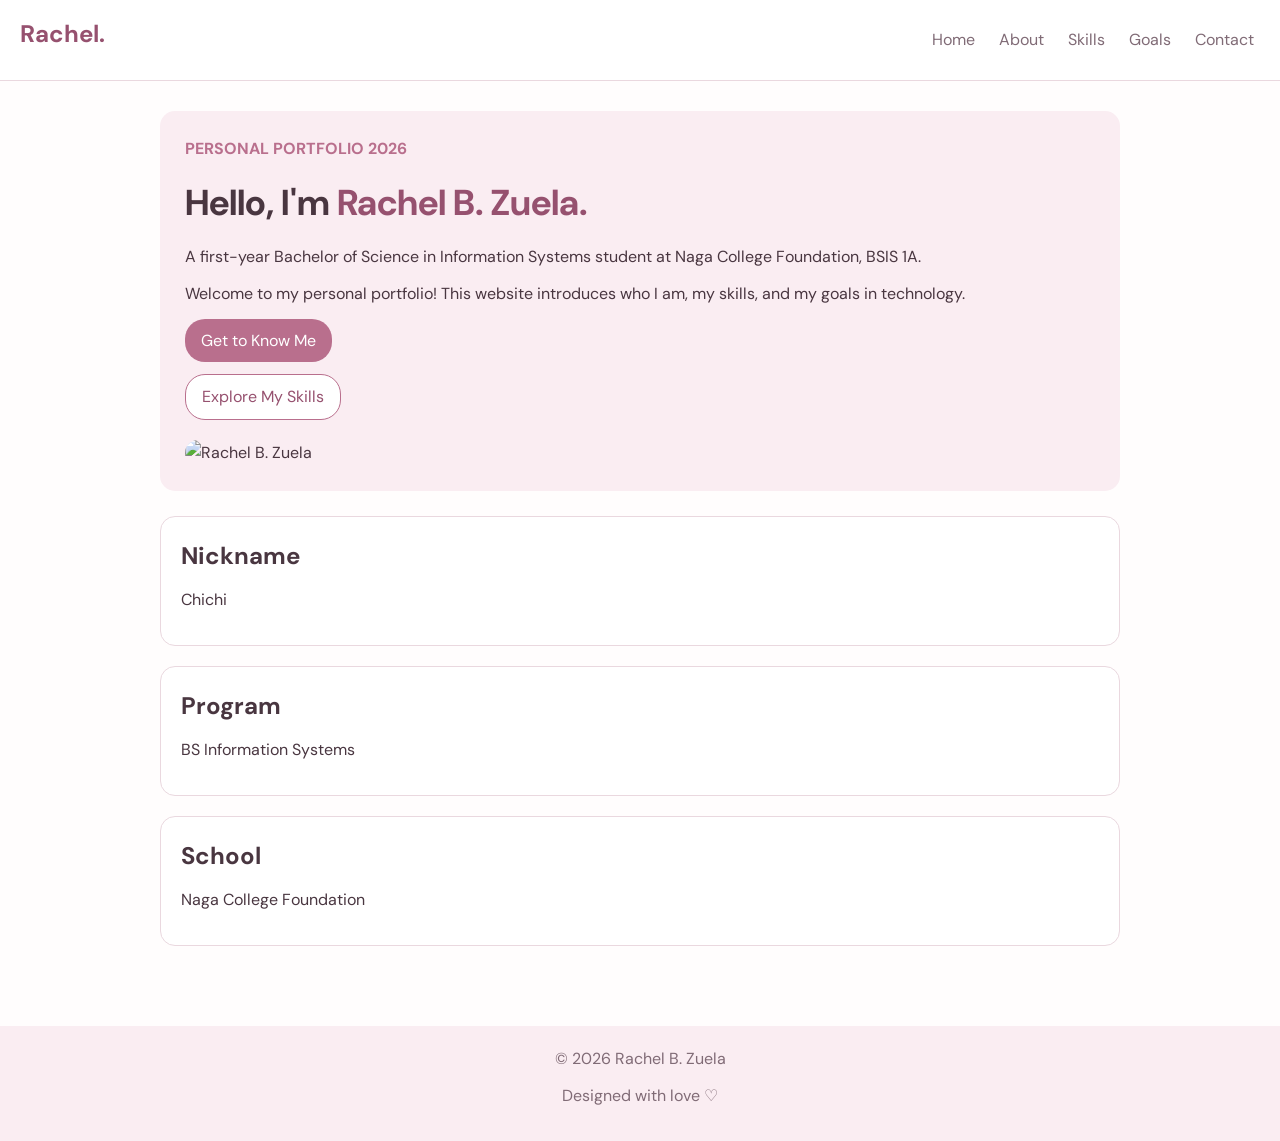
==== index.html @ 150df053 "Add files via upload" ====
<!DOCTYPE html>
<html>
<head>
    <title>Home | Rachel B. Zuela</title>
    <link rel="stylesheet" href="style.css">
</head>
<body>

<header>
    <h2>Rachel.</h2>
    <nav>
        <a href="index.html">Home</a>
        <a href="about.html">About</a>
        <a href="skills.html">Skills</a>
        <a href="goals.html">Goals</a>
        <a href="contact.html">Contact</a>
    </nav>
</header>

<main>
    <section class="home">
        <p class="eyebrow">PERSONAL PORTFOLIO 2026</p>
        <h1>Hello, I'm <span>Rachel B. Zuela.</span></h1>
        <p>A first-year Bachelor of Science in Information Systems student at Naga College Foundation, BSIS 1A.</p>
        <p>Welcome to my personal portfolio! This website introduces who I am, my skills, and my goals in technology.</p>
        <p><a class="button" href="about.html">Get to Know Me</a></p>
        <p><a class="button secondary" href="skills.html">Explore My Skills</a></p>
        <img src="2249.jpg" alt="Rachel B. Zuela" width="250">
    </section>

    <section class="card">
        <h2>Nickname</h2>
        <p>Chichi</p>
    </section>

    <section class="card">
        <h2>Program</h2>
        <p>BS Information Systems</p>
    </section>

    <section class="card">
        <h2>School</h2>
        <p>Naga College Foundation</p>
    </section>
</main>

<footer>
    <p>© 2026 Rachel B. Zuela</p>
    <p>Designed with love ♡</p>
</footer>

</body>
</html>
---- style.css ----
@import url('https://fonts.googleapis.com/css2?family=DM+Sans:wght@400;600;700&display=swap');

* {
    margin: 0;
    padding: 0;
    box-sizing: border-box;
}

body {
    font-family: 'DM Sans', Arial, sans-serif;
    background: #fffdfd;
    color: #493640;
    line-height: 1.6;
}

header {
    background: white;
    padding: 15px 20px;
    border-bottom: 1px solid #ead8df;
    display: flex;
    justify-content: space-between;
    align-items: center;
    flex-wrap: wrap;
    gap: 12px;
}

header h2 {
    color: #96516f;
}

nav {
    display: flex;
    gap: 12px;
    flex-wrap: wrap;
}

nav a {
    color: #806b76;
    text-decoration: none;
    padding: 6px;
}

nav a:hover {
    color: #b96f8d;
}

main {
    max-width: 1000px;
    margin: auto;
    padding: 30px 20px;
}

h1, h2, h3 {
    margin-bottom: 12px;
}

h1 {
    font-size: 36px;
}

h1 span {
    color: #96516f;
}

p {
    margin-bottom: 12px;
}

ul, ol {
    padding-left: 25px;
    margin-bottom: 12px;
}

li {
    margin-bottom: 6px;
}

.card {
    background: white;
    border: 1px solid #ead8df;
    border-radius: 15px;
    padding: 20px;
    margin: 20px 0;
}

.home {
    background: #faedf2;
    padding: 25px;
    border-radius: 15px;
    margin-bottom: 25px;
}

.home img {
    display: block;
    max-width: 100%;
    height: auto;
    border-radius: 15px;
    margin-top: 20px;
}

.eyebrow {
    color: #b96f8d;
    font-weight: bold;
}

.button {
    display: inline-block;
    background: #b96f8d;
    color: white;
    padding: 9px 16px;
    border-radius: 20px;
    text-decoration: none;
}

.button.secondary {
    background: white;
    color: #96516f;
    border: 1px solid #b96f8d;
}

.card img {
    max-width: 100%;
    height: auto;
    border-radius: 12px;
    margin: 8px;
}

footer {
    text-align: center;
    padding: 20px;
    background: #faedf2;
    color: #806b76;
    margin-top: 30px;
}

@media (max-width: 600px) {
    header {
        flex-direction: column;
    }

    nav {
        justify-content: center;
    }

    h1 {
        font-size: 30px;
    }
}
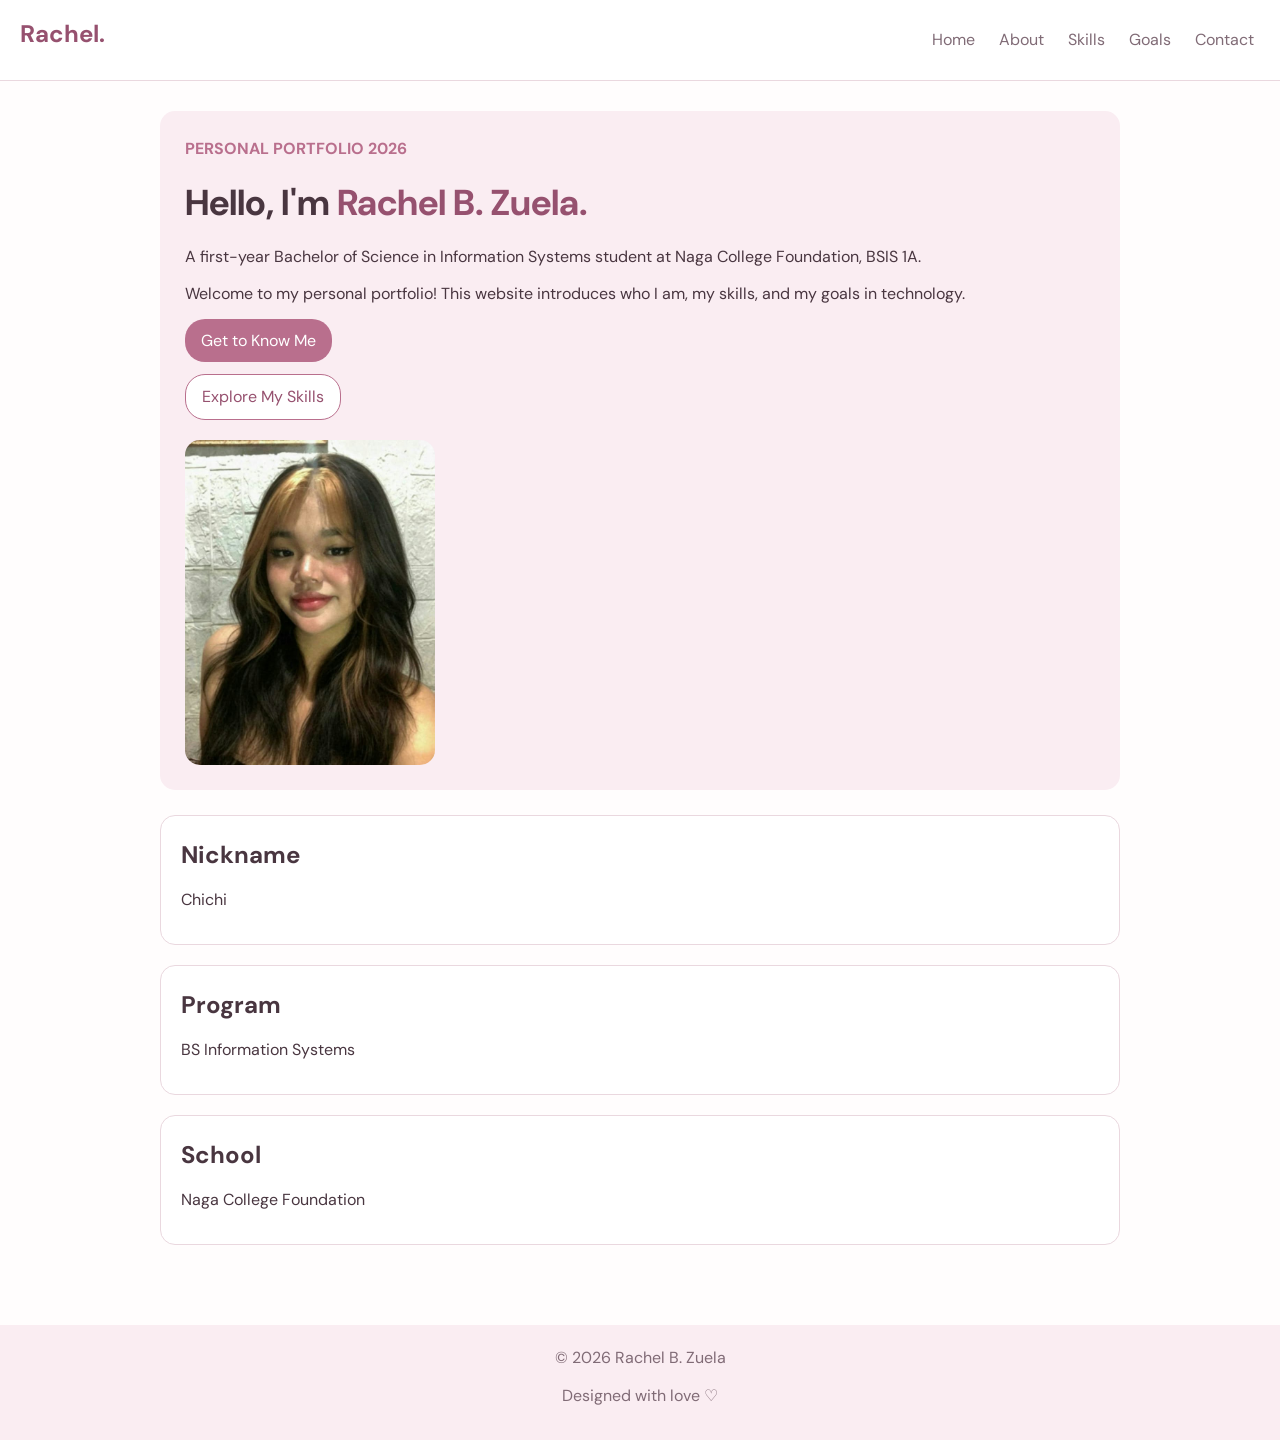
==== commit d8614af7: "index.html" ====
--- a/index.html
+++ b/index.html
@@ -25,7 +25,7 @@
         <p>Welcome to my personal portfolio! This website introduces who I am, my skills, and my goals in technology.</p>
         <p><a class="button" href="about.html">Get to Know Me</a></p>
         <p><a class="button secondary" href="skills.html">Explore My Skills</a></p>
-        <img src="2249.jpg" alt="Rachel B. Zuela" width="250">
+        <img src="Messenger_creation_B5CD399F-AA55-4F25-B0C5-3C0D7AFE9842.jpeg" alt="Rachel B. Zuela" width="250">
     </section>
 
     <section class="card">
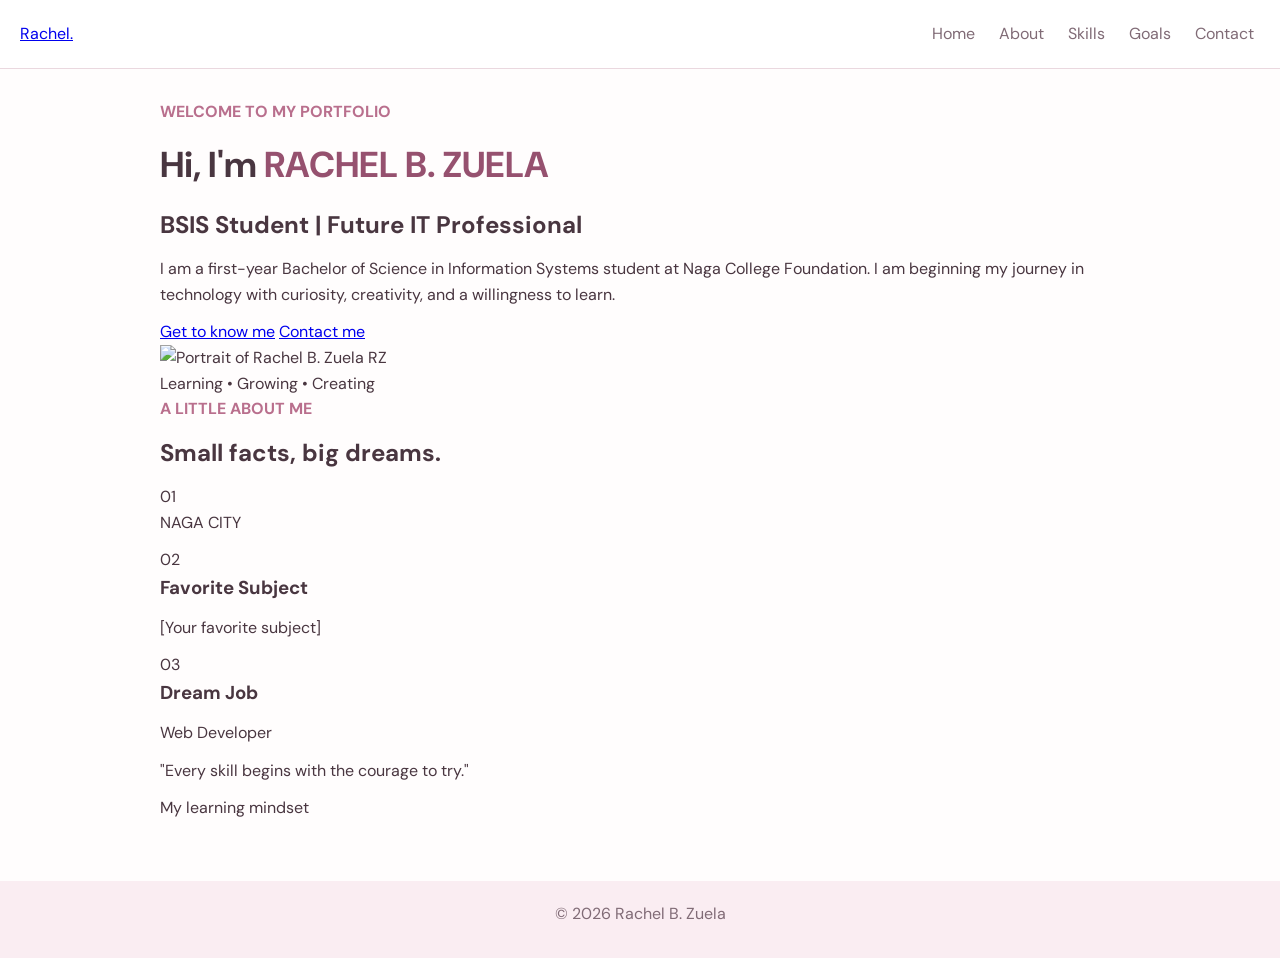
==== commit 3edd4e8c: "Update index.html" ====
--- a/index.html
+++ b/index.html
@@ -1,15 +1,18 @@
 <!DOCTYPE html>
-<html>
+<html lang="en">
 <head>
+    <meta charset="UTF-8">
+    <meta name="viewport" content="width=device-width, initial-scale=1.0">
     <title>Home | Rachel B. Zuela</title>
     <link rel="stylesheet" href="style.css">
 </head>
 <body>
 
-<header>
-    <h2>Rachel.</h2>
-    <nav>
-        <a href="index.html">Home</a>
+<header class="site-header">
+    <a class="brand" href="index.html">Rachel<span>.</span></a>
+
+    <nav class="nav">
+        <a class="active" href="index.html">Home</a>
         <a href="about.html">About</a>
         <a href="skills.html">Skills</a>
         <a href="goals.html">Goals</a>
@@ -18,35 +21,76 @@
 </header>
 
 <main>
-    <section class="home">
-        <p class="eyebrow">PERSONAL PORTFOLIO 2026</p>
-        <h1>Hello, I'm <span>Rachel B. Zuela.</span></h1>
-        <p>A first-year Bachelor of Science in Information Systems student at Naga College Foundation, BSIS 1A.</p>
-        <p>Welcome to my personal portfolio! This website introduces who I am, my skills, and my goals in technology.</p>
-        <p><a class="button" href="about.html">Get to Know Me</a></p>
-        <p><a class="button secondary" href="skills.html">Explore My Skills</a></p>
-        <img src="Messenger_creation_B5CD399F-AA55-4F25-B0C5-3C0D7AFE9842.jpeg" alt="Rachel B. Zuela" width="250">
-    </section>
+<section class="hero container">
 
-    <section class="card">
-        <h2>Nickname</h2>
-        <p>Chichi</p>
-    </section>
+    <div class="hero-copy">
+        <p class="eyebrow">WELCOME TO MY PORTFOLIO</p>
 
-    <section class="card">
-        <h2>Program</h2>
-        <p>BS Information Systems</p>
-    </section>
+        <h1>Hi, I'm <span>RACHEL B. ZUELA</span></h1>
 
-    <section class="card">
-        <h2>School</h2>
-        <p>Naga College Foundation</p>
-    </section>
+        <h2>BSIS Student | Future IT Professional</h2>
+
+        <p class="lead">
+            I am a first-year Bachelor of Science in Information
+            Systems student at Naga College Foundation.
+            I am beginning my journey in technology with curiosity,
+            creativity, and a willingness to learn.
+        </p>
+
+        <div class="actions">
+            <a class="btn" href="about.html">Get to know me</a>
+            <a class="btn btn-outline" href="contact.html">Contact me</a>
+        </div>
+    </div>
+
+    <div class="portrait-wrap">
+        <div class="portrait">
+            <img src="profile.jpg" alt="Portrait of Rachel B. Zuela">
+            <span class="initials">RZ</span>
+        </div>
+        <span class="float-note">Learning • Growing • Creating</span>
+    </div>
+
+</section>
+
+<section class="container section">
+
+    <div class="section-heading">
+        <p class="eyebrow">A LITTLE ABOUT ME</p>
+        <h2>Small facts, big dreams.</h2>
+    </div>
+
+    <div class="facts-grid">
+
+        <article class="fact-card">
+            <span>01</span>
+            <p> NAGA CITY</p>
+        </article>
+
+        <article class="fact-card">
+            <span>02</span>
+            <h3>Favorite Subject</h3>
+            <p>[Your favorite subject]</p>
+        </article>
+
+        <article class="fact-card">
+            <span>03</span>
+            <h3>Dream Job</h3>
+            <p> Web Developer</p>
+        </article>
+
+    </div>
+</section>
+
+<section class="quote-band">
+    <p>"Every skill begins with the courage to try."</p>
+    <span>My learning mindset</span>
+</section>
+
 </main>
 
-<footer>
+<footer class="footer">
     <p>© 2026 Rachel B. Zuela</p>
-    <p>Designed with love ♡</p>
 </footer>
 
 </body>
